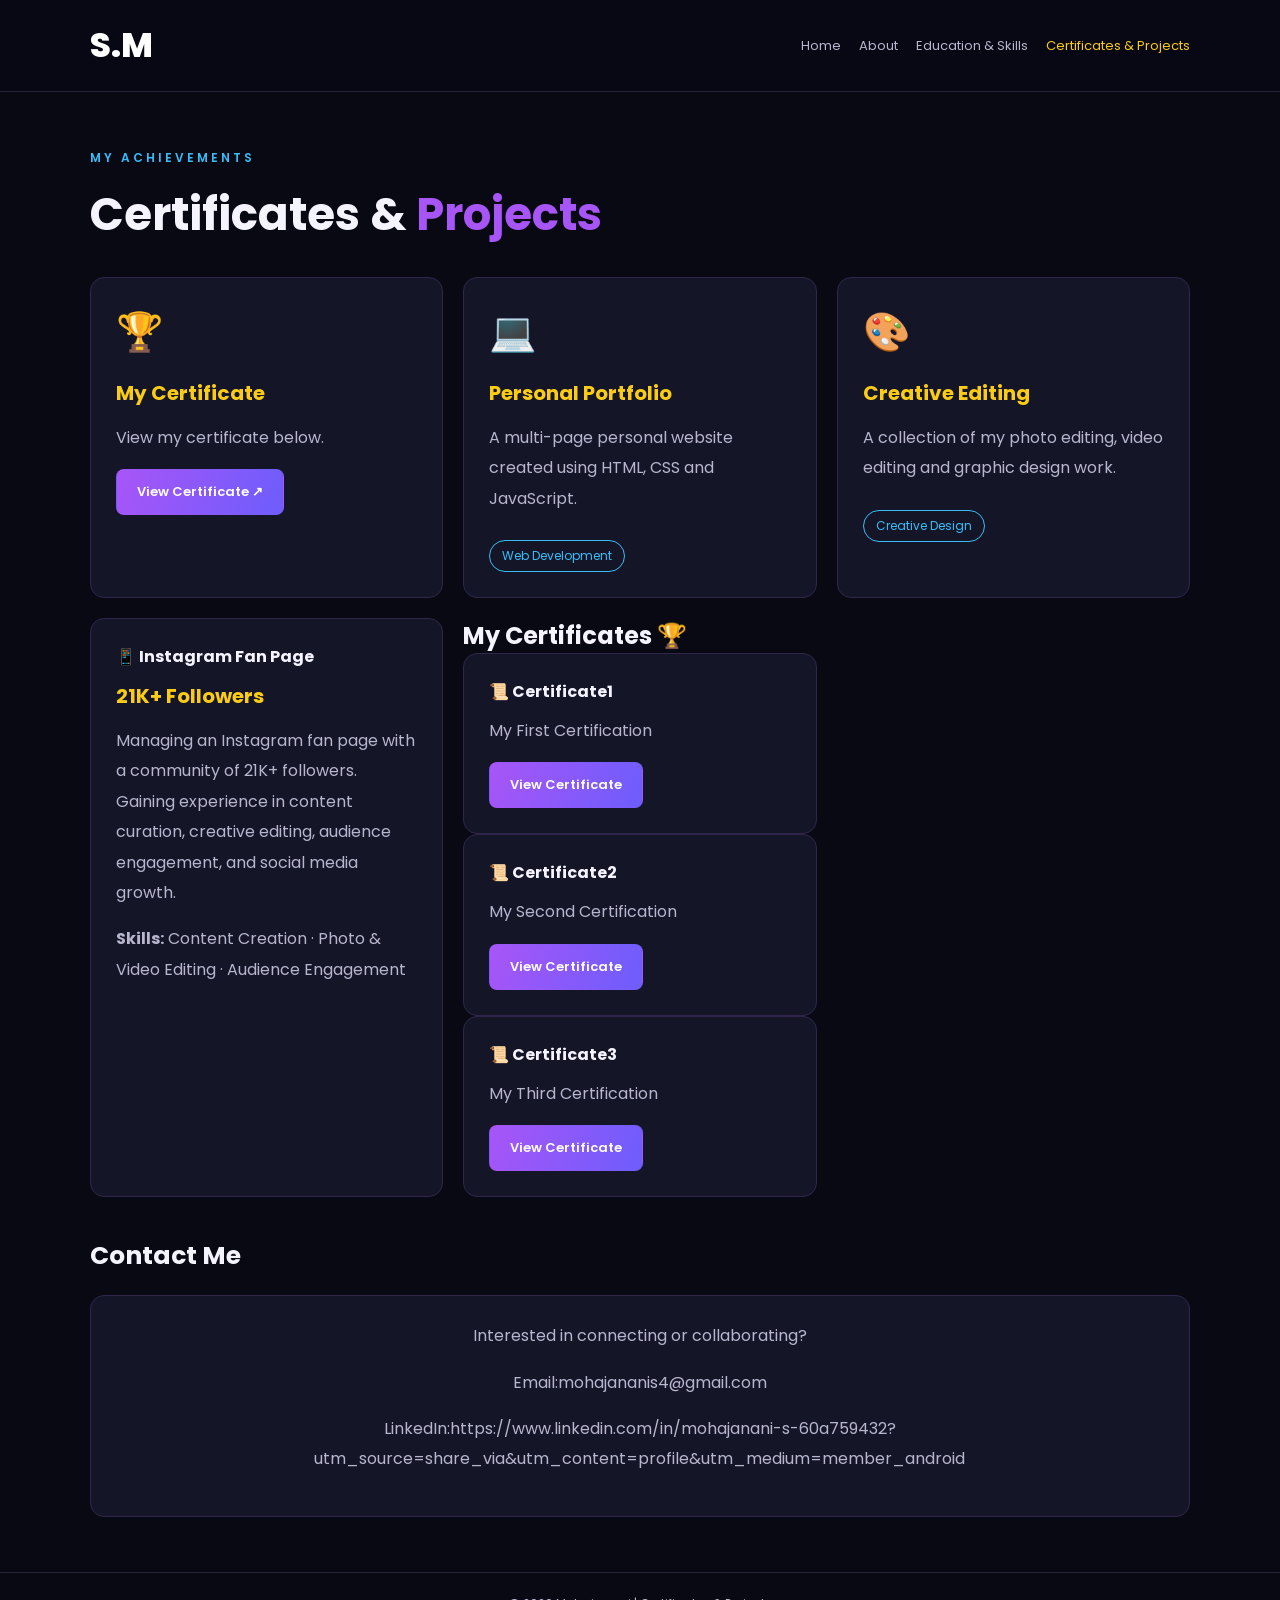
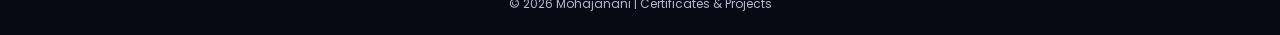
==== project.html @ a90c24b5 "Add files via upload" ====
<!DOCTYPE html><html lang="en">
<head>
  <meta charset="UTF-8">
  <meta name="viewport" content="width=device-width, initial-scale=1.0">
  <title>Certificates & Projects | Mohajanani</title>
  <link rel="stylesheet" href="style.css">
</head>
<body><header>
  <a class="logo" href="index.html">S.M<span></span></a>
  <nav>
    <a href="index.html">Home</a>
    <a href="about.html">About</a>
    <a href="education.html">Education & Skills</a>
    <a class="active" href="projects.html">Certificates & Projects</a>
  </nav>
</header><main class="container">
  <p class="tag">MY ACHIEVEMENTS</p>
  <h1 class="page-title">Certificates & <span>Projects</span></h1>  <section class="card-grid">
    <article class="card">
      <div class="icon">🏆</div>
      <h2>My Certificate</h2>
      <p>View my certificate below.</p>
      <a class="btn" href="certificate.pdf" target="_blank">
        View Certificate ↗
      </a>
    </article><article class="card">
  <div class="icon">💻</div>
  <h2>Personal Portfolio</h2>
  <p>A multi-page personal website created using HTML, CSS and JavaScript.</p>
  <span class="badge">Web Development</span>
</article>

<article class="card">
  <div class="icon">🎨</div>
  <h2>Creative Editing</h2>
  <p>A collection of my photo editing, video editing and graphic design work.</p>
  <span class="badge">Creative Design</span>
</article>
<article class="card">
  <h3>📱 Instagram Fan Page</h3>
  <h2>21K+ Followers</h2>
  <p>Managing an Instagram fan page with a community of 21K+ followers. Gaining experience in content curation, creative editing, audience engagement, and social media growth.</p>
  <p><strong>Skills:</strong> Content Creation · Photo & Video Editing · Audience Engagement</p>
</article>
<section class="projects-section">
  <h2>My Certificates 🏆</h2>

  <div class="project-grid">

    <div class="card">
      <h3>📜 Certificate1</h3>
      <p>My First Certification</p>
      <a href="certificate1.pdf"
         target="_blank"
         class="btn">View Certificate</a>
    </div>

    <div class="card">
      <h3>📜 Certificate2</h3>
      <p>My Second Certification</p>
      <a href="certificate2.pdf"
         target="_blank"
         class="btn">View Certificate</a>
    </div>

    <div class="card">
      <h3>📜 Certificate3</h3>
      <p>My Third Certification</p>
      <a href="certificate3.pdf"
         target="_blank"
         class="btn">View Certificate</a>
    </div>

  </div>
</section>

  </section>  <h2 class="section-title">Contact Me</h2>
  <section class="card contact-card">
    <p>Interested in connecting or collaborating?</p>
    <p>Email:mohajananis4@gmail.com</p>
    <p>LinkedIn:https://www.linkedin.com/in/mohajanani-s-60a759432?utm_source=share_via&utm_content=profile&utm_medium=member_android</p>
  </section>
</main><footer>© 2026 Mohajanani | Certificates & Projects</footer>
<script src="script.js"></script>
</body>
</html>
---- style.css ----
@import url('https://fonts.googleapis.com/css2?family=Poppins:wght@300;400;500;600;700;800&display=swap');

:root {
--bg: #090914;
--panel: #151528;
--purple: #a855f7;
--blue: #38bdf8;
--gold: #facc15;
--text: #f5f3ff;
--muted: #b8b5ce;
}

* {
  margin: 0;
  padding: 0;
  box-sizing: border-box;
  }

html {
scroll-behavior: smooth;
}

body {
font-family: 'Poppins', sans-serif;
background: var(--bg);
color: var(--text);
min-height: 100vh;
display: flex;
flex-direction: column;
}

header {
width: 100%;
padding: 20px 7%;
display: flex;
justify-content: space-between;
align-items: center;
gap: 20px;
border-bottom: 1px solid #29243e;
background: rgba(9, 9, 20, 0.96);
}

.logo {
font-size: 34px;
font-weight: 800;
color: white;
text-decoration: none;
}

.logo span {
color: var(--gold);
}

nav {
display: flex;
flex-wrap: wrap;
gap: 18px;
}

nav a {
color: var(--muted);
text-decoration: none;
font-size: 13px;
transition: 0.3s;
}

nav a:hover,
nav a.active {
color: var(--gold);
}

.hero {
flex: 1;
display: flex;
align-items: center;
justify-content: space-between;
gap: 50px;
padding: 75px 10%;
min-height: 75vh;
}

.hero-text {
max-width: 620px;
animation: slideIn 0.8s ease;
}

.tag {
color: var(--blue);
letter-spacing: 3px;
font-size: 12px;
font-weight: 600;
margin-bottom: 18px;
}

h1 {
font-size: clamp(32px, 5vw, 58px);
line-height: 1.2;
margin-bottom: 15px;
}

h1 span,
.page-title span {
color: var(--purple);
}

.hero h2 {
color: var(--gold);
font-size: 22px;
margin-bottom: 20px;
}

p {
color: var(--muted);
line-height: 1.9;
margin-bottom: 16px;
}

.buttons {
display: flex;
flex-wrap: wrap;
gap: 15px;
margin-top: 25px;
}

.btn {
display: inline-block;
padding: 12px 20px;
background: linear-gradient(110deg, var(--purple), #6d5dfc);
color: white;
text-decoration: none;
border-radius: 8px;
font-size: 13px;
font-weight: 600;
border: 1px solid transparent;
transition: 0.3s;
}

.btn:hover {
transform: translateY(-3px);
box-shadow: 0 8px 25px #a855f744;
}

.btn.outline {
background: transparent;
border-color: var(--blue);
color: var(--blue);
}

.profile-frame {
width: 270px;
height: 270px;
flex-shrink: 0;
padding: 7px;
border-radius: 50%;
background: linear-gradient(135deg, var(--purple), var(--blue), var(--gold));
box-shadow: 0 0 45px #a855f733;
animation: float 4s ease-in-out infinite;
}

.profile-frame img {
width: 100%;
height: 100%;
border-radius: 50%;
object-fit: cover;
background: var(--panel);
}

.container {
width: 86%;
max-width: 1150px;
margin: 55px auto;
flex: 1;
animation: slideIn 0.7s ease;
}

.page-title {
font-size: clamp(32px, 5vw, 45px);
margin-bottom: 35px;
}

.about-card {
display: grid;
grid-template-columns: 220px 1fr;
align-items: center;
gap: 35px;
background: var(--panel);
border: 1px solid #30264b;
padding: 30px;
border-radius: 18px;
}

.about-photo {
width: 100%;
aspect-ratio: 1;
object-fit: cover;
border-radius: 15px;
border: 2px solid var(--purple);
}

.about-card h2 {
margin-bottom: 18px;
color: var(--gold);
}

.section-title {
margin: 40px 0 20px;
font-size: 25px;
}

.card-grid {
display: grid;
grid-template-columns: repeat(3, minmax(0, 1fr));
gap: 20px;
}

.card {
background: var(--panel);
padding: 25px;
border-radius: 14px;
border: 1px solid #30264b;
transition: 0.3s;
overflow-wrap: anywhere;
}

.card:hover {
transform: translateY(-5px);
border-color: var(--blue);
box-shadow: 0 8px 25px #38bdf81a;
}

.card h2 {
color: var(--gold);
font-size: 20px;
margin-bottom: 15px;
}

.card h3 {
color: var(--text);
margin-bottom: 12px;
font-size: 16px;
}

.mark {
color: var(--purple);
font-size: 35px;
font-weight: 800;
margin: 10px 0 0;
}

.mark small {
color: var(--muted);
font-size: 13px;
}

.icon {
font-size: 38px;
margin-bottom: 18px;
}

.badge {
display: inline-block;
color: var(--blue);
border: 1px solid var(--blue);
padding: 6px 12px;
border-radius: 20px;
font-size: 12px;
margin-top: 10px;
}

.contact-card {
text-align: center;
}

footer {
text-align: center;
padding: 22px 10px;
color: var(--muted);
border-top: 1px solid #29243e;
font-size: 12px;
margin-top: auto;
}

@keyframes float {
0%, 100% { transform: translateY(0); }
50% { transform: translateY(-12px); }
}

@keyframes slideIn {
from {
opacity: 0;
transform: translateY(15px);
}
to {
opacity: 1;
transform: translateY(0);
}
}

@media (max-width: 850px) {
header {
flex-direction: column;
}

nav {
justify-content: center;
gap: 14px;
}

.hero {
flex-direction: column-reverse;
text-align: center;
padding: 50px 7%;
gap: 35px;
}

.buttons {
justify-content: center;
}

.profile-frame {
width: 210px;
height: 210px;
}

.card-grid {
grid-template-columns: repeat(2, minmax(0, 1fr));
}

.about-card {
grid-template-columns: 1fr;
}

.about-photo {
max-width: 220px;
justify-self: center;
}
}

@media (max-width: 500px) {
nav {
gap: 12px;
}

nav a {
font-size: 11px;
}

.card-grid {
grid-template-columns: 1fr;
}

.container {
width: 90%;
margin: 35px auto;
}

.about-card {
padding: 20px;
}
}
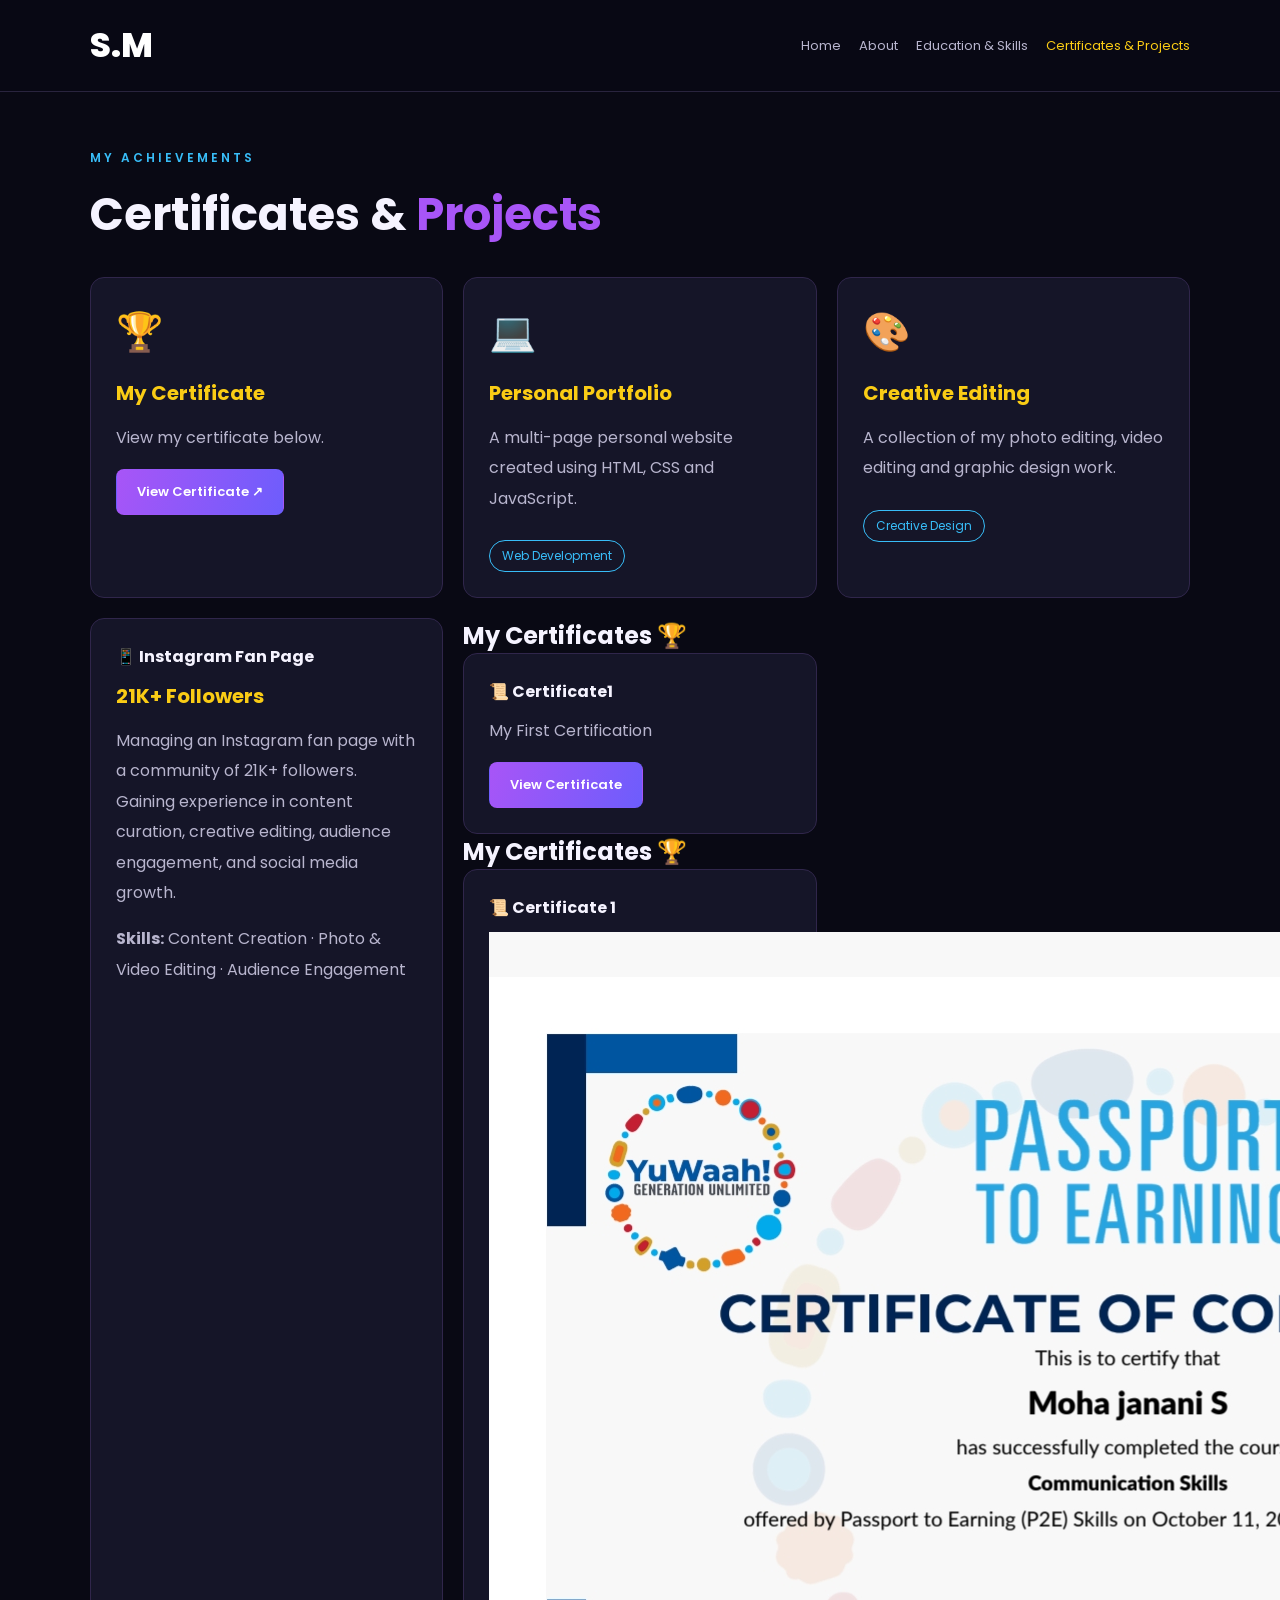
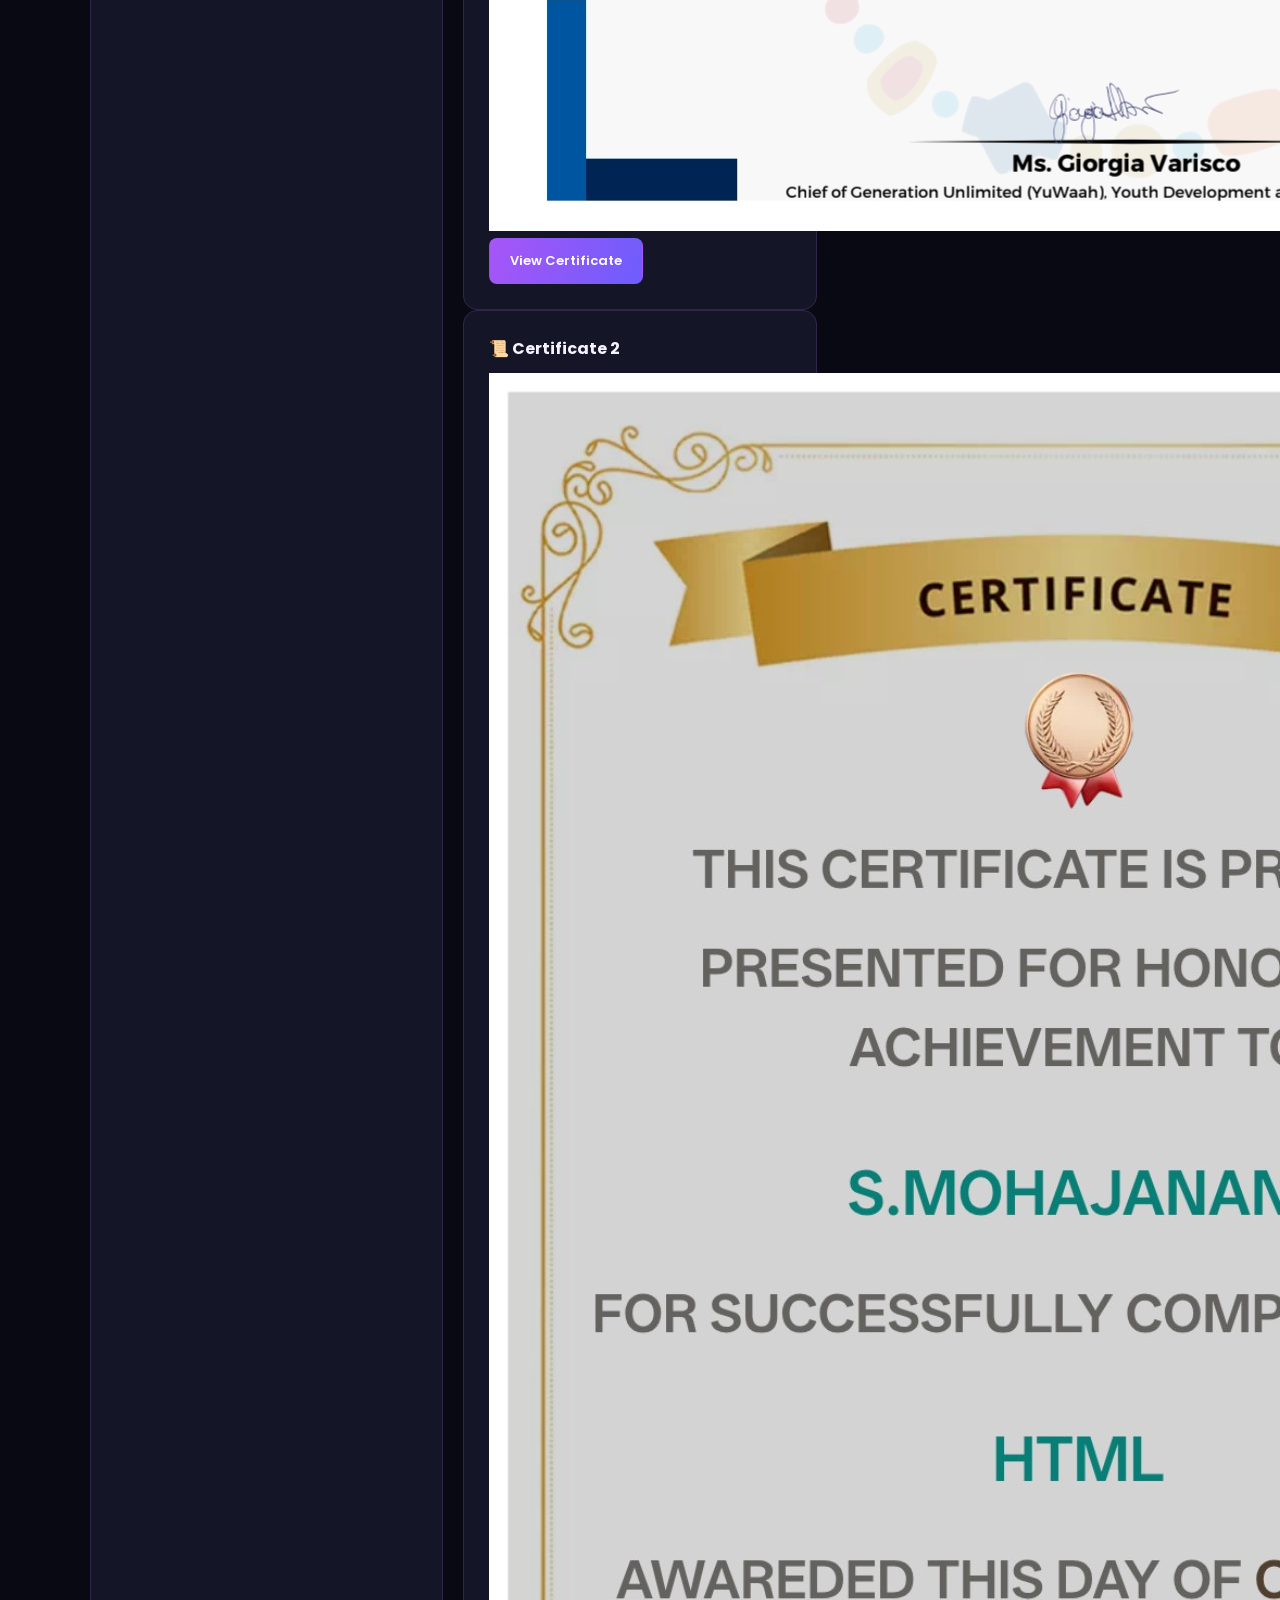
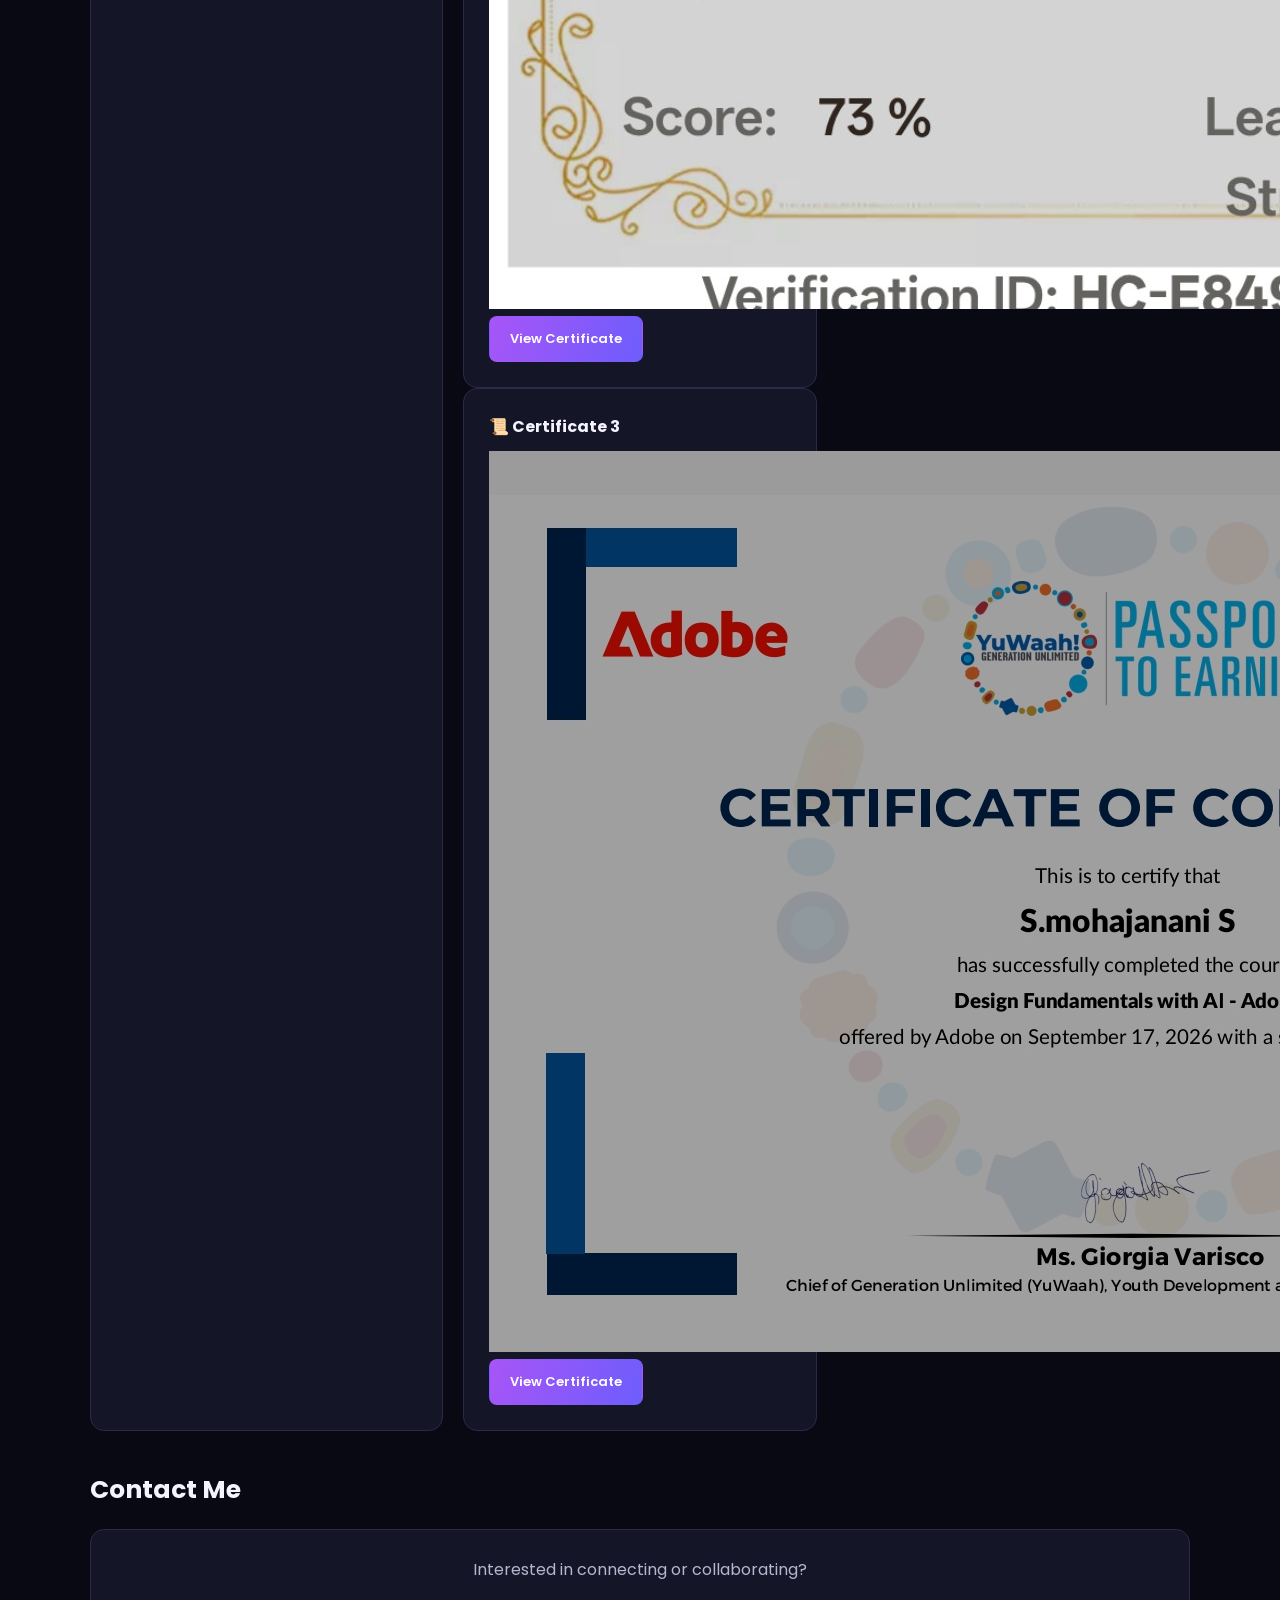
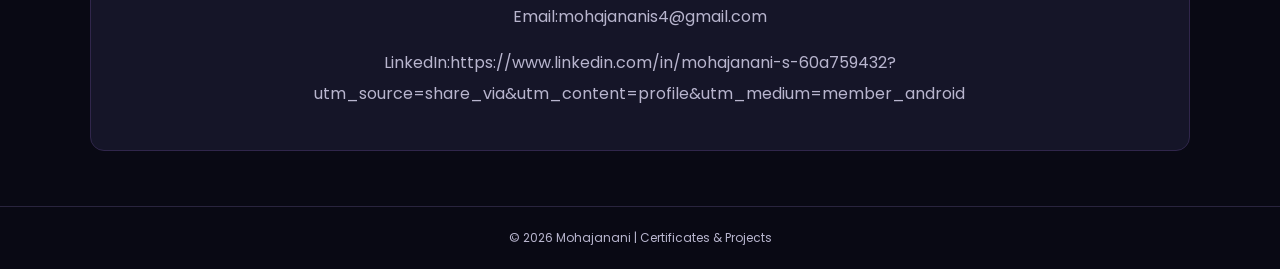
==== commit 02abb5b0: "Update project.html" ====
--- a/project.html
+++ b/project.html
@@ -55,21 +55,46 @@
          class="btn">View Certificate</a>
     </div>
 
-    <div class="card">
-      <h3>📜 Certificate2</h3>
-      <p>My Second Certification</p>
-      <a href="certificate2.pdf"
-         target="_blank"
-         class="btn">View Certificate</a>
+    <section class="projects-section">
+    <h2>My Certificates 🏆</h2>
+
+    <div class="project-grid">
+
+        <div class="card">
+            <h3>📜 Certificate 1</h3>
+            <img src="certificate1.jpg"
+                 alt="Certificate 1"
+                 class="certificate-img">
+            <br>
+            <a href="certificate1.jpg"
+               target="_blank"
+               class="btn">View Certificate</a>
+        </div>
+
+        <div class="card">
+            <h3>📜 Certificate 2</h3>
+            <img src="certificate2.jpg"
+                 alt="Certificate 2"
+                 class="certificate-img">
+            <br>
+            <a href="certificate2.jpg"
+               target="_blank"
+               class="btn">View Certificate</a>
+        </div>
+
+        <div class="card">
+            <h3>📜 Certificate 3</h3>
+            <img src="certificate3.jpg"
+                 alt="Certificate 3"
+                 class="certificate-img">
+            <br>
+            <a href="certificate3.jpg"
+               target="_blank"
+               class="btn">View Certificate</a>
+        </div>
+
     </div>
-
-    <div class="card">
-      <h3>📜 Certificate3</h3>
-      <p>My Third Certification</p>
-      <a href="certificate3.pdf"
-         target="_blank"
-         class="btn">View Certificate</a>
-    </div>
+    </section>
 
   </div>
 </section>
@@ -83,4 +108,4 @@
 </main><footer>© 2026 Mohajanani | Certificates & Projects</footer>
 <script src="script.js"></script>
 </body>
-</html>+</html>
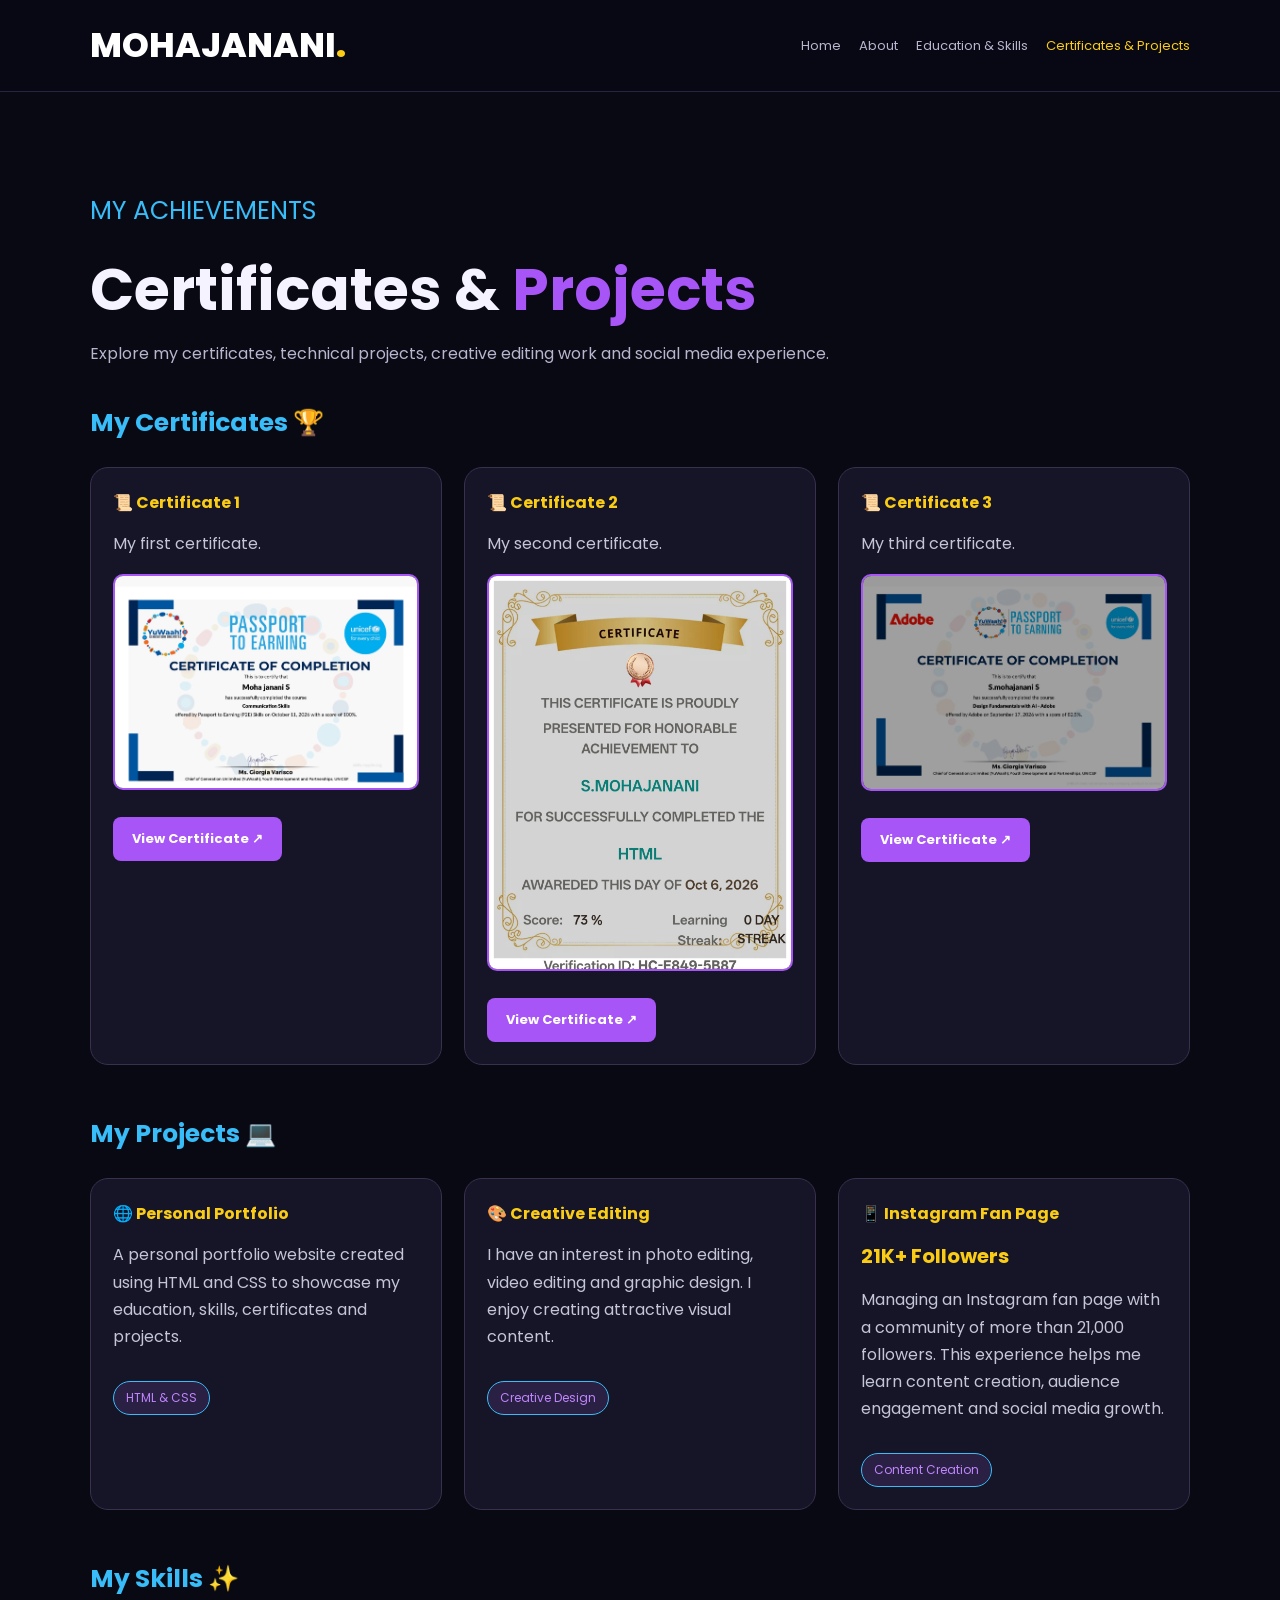
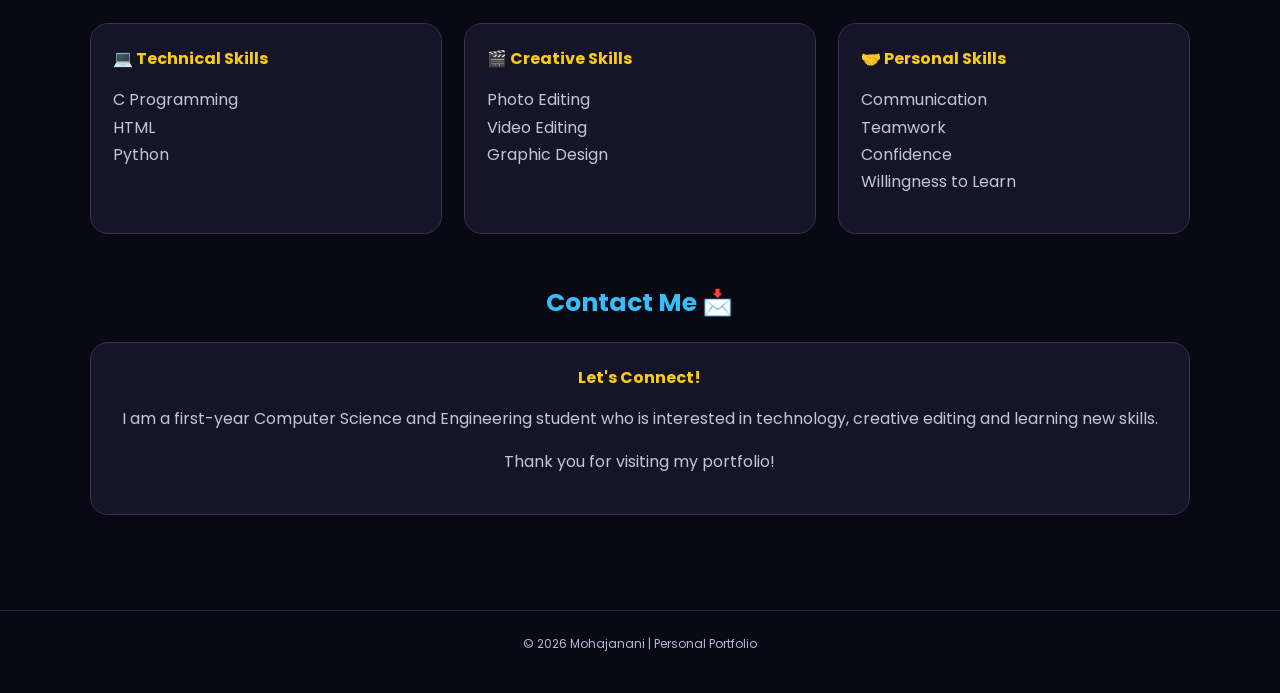
==== commit 56cc6f1d: "Update project.html" ====
--- a/project.html
+++ b/project.html
@@ -1,111 +1,347 @@
-<!DOCTYPE html><html lang="en">
+<!DOCTYPE html>
+<html lang="en">
 <head>
-  <meta charset="UTF-8">
-  <meta name="viewport" content="width=device-width, initial-scale=1.0">
-  <title>Certificates & Projects | Mohajanani</title>
-  <link rel="stylesheet" href="style.css">
+    <meta charset="UTF-8">
+    <meta name="viewport" content="width=device-width, initial-scale=1.0">
+
+    <title>Certificates & Projects | Mohajanani</title>
+
+    <link rel="stylesheet" href="style.css">
+
+    <style>
+        .page-heading {
+            margin: 40px 0 25px;
+        }
+
+        .project-grid {
+            display: grid;
+            grid-template-columns: repeat(
+                auto-fit,
+                minmax(250px, 1fr)
+            );
+            gap: 22px;
+            margin: 25px 0 50px;
+        }
+
+        .card {
+            background: #151527;
+            border: 1px solid #38304d;
+            border-radius: 18px;
+            padding: 22px;
+            overflow: hidden;
+        }
+
+        .card h2,
+        .card h3 {
+            color: #facc15;
+            margin-bottom: 15px;
+        }
+
+        .card p {
+            color: #c5c5d8;
+            line-height: 1.7;
+        }
+
+        .certificate-img {
+            width: 100%;
+            height: auto;
+            display: block;
+            margin: 15px auto;
+            border-radius: 10px;
+            border: 2px solid #a855f7;
+        }
+
+        .btn {
+            display: inline-block;
+            margin-top: 12px;
+            padding: 11px 18px;
+            background: #a855f7;
+            color: white;
+            border-radius: 8px;
+            text-decoration: none;
+            font-weight: bold;
+        }
+
+        .btn:hover {
+            background: #7e22ce;
+        }
+
+        .section-title {
+            color: #38bdf8;
+            margin-top: 35px;
+        }
+
+        .badge {
+            display: inline-block;
+            margin-top: 15px;
+            padding: 7px 12px;
+            border-radius: 20px;
+            background: #292044;
+            color: #c084fc;
+        }
+
+        .contact-card {
+            margin-bottom: 40px;
+        }
+
+        @media (max-width: 480px) {
+            .project-grid {
+                grid-template-columns: 1fr;
+            }
+        }
+    </style>
 </head>
-<body><header>
-  <a class="logo" href="index.html">S.M<span></span></a>
-  <nav>
-    <a href="index.html">Home</a>
-    <a href="about.html">About</a>
-    <a href="education.html">Education & Skills</a>
-    <a class="active" href="projects.html">Certificates & Projects</a>
-  </nav>
-</header><main class="container">
-  <p class="tag">MY ACHIEVEMENTS</p>
-  <h1 class="page-title">Certificates & <span>Projects</span></h1>  <section class="card-grid">
-    <article class="card">
-      <div class="icon">🏆</div>
-      <h2>My Certificate</h2>
-      <p>View my certificate below.</p>
-      <a class="btn" href="certificate.pdf" target="_blank">
-        View Certificate ↗
-      </a>
-    </article><article class="card">
-  <div class="icon">💻</div>
-  <h2>Personal Portfolio</h2>
-  <p>A multi-page personal website created using HTML, CSS and JavaScript.</p>
-  <span class="badge">Web Development</span>
-</article>
-
-<article class="card">
-  <div class="icon">🎨</div>
-  <h2>Creative Editing</h2>
-  <p>A collection of my photo editing, video editing and graphic design work.</p>
-  <span class="badge">Creative Design</span>
-</article>
-<article class="card">
-  <h3>📱 Instagram Fan Page</h3>
-  <h2>21K+ Followers</h2>
-  <p>Managing an Instagram fan page with a community of 21K+ followers. Gaining experience in content curation, creative editing, audience engagement, and social media growth.</p>
-  <p><strong>Skills:</strong> Content Creation · Photo & Video Editing · Audience Engagement</p>
-</article>
-<section class="projects-section">
-  <h2>My Certificates 🏆</h2>
-
-  <div class="project-grid">
-
-    <div class="card">
-      <h3>📜 Certificate1</h3>
-      <p>My First Certification</p>
-      <a href="certificate1.pdf"
-         target="_blank"
-         class="btn">View Certificate</a>
-    </div>
-
-    <section class="projects-section">
-    <h2>My Certificates 🏆</h2>
-
-    <div class="project-grid">
-
-        <div class="card">
-            <h3>📜 Certificate 1</h3>
-            <img src="certificate1.jpg"
-                 alt="Certificate 1"
-                 class="certificate-img">
-            <br>
-            <a href="certificate1.jpg"
-               target="_blank"
-               class="btn">View Certificate</a>
+
+<body>
+
+<header>
+    <a class="logo" href="index.html">
+        MOHAJANANI<span>.</span>
+    </a>
+
+    <nav>
+        <a href="index.html">Home</a>
+        <a href="about.html">About</a>
+        <a href="education.html">Education & Skills</a>
+        <a class="active" href="project.html">
+            Certificates & Projects
+        </a>
+    </nav>
+</header>
+
+<main class="container">
+
+    <section class="page-heading">
+        <p class="section-title">MY ACHIEVEMENTS</p>
+
+        <h1>
+            Certificates & <span>Projects</span>
+        </h1>
+
+        <p>
+            Explore my certificates, technical projects,
+            creative editing work and social media experience.
+        </p>
+    </section>
+
+
+    <!-- CERTIFICATES -->
+
+    <section>
+        <h2 class="section-title">My Certificates 🏆</h2>
+
+        <div class="project-grid">
+
+            <!-- Certificate 1 -->
+
+            <article class="card">
+                <h3>📜 Certificate 1</h3>
+
+                <p>
+                    My first certificate.
+                </p>
+
+                <a href="certificate1.jpg" target="_blank">
+                    <img
+                        src="certificate1.jpg"
+                        alt="Certificate 1"
+                        class="certificate-img"
+                    >
+                </a>
+
+                <a
+                    href="certificate1.jpg"
+                    target="_blank"
+                    class="btn"
+                >
+                    View Certificate ↗
+                </a>
+            </article>
+
+
+            <!-- Certificate 2 -->
+
+            <article class="card">
+                <h3>📜 Certificate 2</h3>
+
+                <p>
+                    My second certificate.
+                </p>
+
+                <a href="certificate2.jpg" target="_blank">
+                    <img
+                        src="certificate2.jpg"
+                        alt="Certificate 2"
+                        class="certificate-img"
+                    >
+                </a>
+
+                <a
+                    href="certificate2.jpg"
+                    target="_blank"
+                    class="btn"
+                >
+                    View Certificate ↗
+                </a>
+            </article>
+
+
+            <!-- Certificate 3 -->
+
+            <article class="card">
+                <h3>📜 Certificate 3</h3>
+
+                <p>
+                    My third certificate.
+                </p>
+
+                <a href="certificate3.jpg" target="_blank">
+                    <img
+                        src="certificate3.jpg"
+                        alt="Certificate 3"
+                        class="certificate-img"
+                    >
+                </a>
+
+                <a
+                    href="certificate3.jpg"
+                    target="_blank"
+                    class="btn"
+                >
+                    View Certificate ↗
+                </a>
+            </article>
+
         </div>
-
-        <div class="card">
-            <h3>📜 Certificate 2</h3>
-            <img src="certificate2.jpg"
-                 alt="Certificate 2"
-                 class="certificate-img">
-            <br>
-            <a href="certificate2.jpg"
-               target="_blank"
-               class="btn">View Certificate</a>
+    </section>
+
+
+    <!-- PROJECTS -->
+
+    <section>
+        <h2 class="section-title">My Projects 💻</h2>
+
+        <div class="project-grid">
+
+            <article class="card">
+                <h3>🌐 Personal Portfolio</h3>
+
+                <p>
+                    A personal portfolio website created using
+                    HTML and CSS to showcase my education,
+                    skills, certificates and projects.
+                </p>
+
+                <span class="badge">HTML & CSS</span>
+            </article>
+
+
+            <article class="card">
+                <h3>🎨 Creative Editing</h3>
+
+                <p>
+                    I have an interest in photo editing,
+                    video editing and graphic design.
+                    I enjoy creating attractive visual content.
+                </p>
+
+                <span class="badge">Creative Design</span>
+            </article>
+
+
+            <article class="card">
+                <h3>📱 Instagram Fan Page</h3>
+
+                <h2>21K+ Followers</h2>
+
+                <p>
+                    Managing an Instagram fan page with a
+                    community of more than 21,000 followers.
+                    This experience helps me learn content
+                    creation, audience engagement and social media growth.
+                </p>
+
+                <span class="badge">
+                    Content Creation
+                </span>
+            </article>
+
         </div>
-
-        <div class="card">
-            <h3>📜 Certificate 3</h3>
-            <img src="certificate3.jpg"
-                 alt="Certificate 3"
-                 class="certificate-img">
-            <br>
-            <a href="certificate3.jpg"
-               target="_blank"
-               class="btn">View Certificate</a>
+    </section>
+
+
+    <!-- SKILLS -->
+
+    <section>
+        <h2 class="section-title">My Skills ✨</h2>
+
+        <div class="project-grid">
+
+            <article class="card">
+                <h3>💻 Technical Skills</h3>
+
+                <p>
+                    C Programming<br>
+                    HTML<br>
+                    Python
+                </p>
+            </article>
+
+
+            <article class="card">
+                <h3>🎬 Creative Skills</h3>
+
+                <p>
+                    Photo Editing<br>
+                    Video Editing<br>
+                    Graphic Design
+                </p>
+            </article>
+
+
+            <article class="card">
+                <h3>🤝 Personal Skills</h3>
+
+                <p>
+                    Communication<br>
+                    Teamwork<br>
+                    Confidence<br>
+                    Willingness to Learn
+                </p>
+            </article>
+
         </div>
-
-    </div>
-    </section>
-
-  </div>
-</section>
-
-  </section>  <h2 class="section-title">Contact Me</h2>
-  <section class="card contact-card">
-    <p>Interested in connecting or collaborating?</p>
-    <p>Email:mohajananis4@gmail.com</p>
-    <p>LinkedIn:https://www.linkedin.com/in/mohajanani-s-60a759432?utm_source=share_via&utm_content=profile&utm_medium=member_android</p>
-  </section>
-</main><footer>© 2026 Mohajanani | Certificates & Projects</footer>
-<script src="script.js"></script>
+    </section>
+
+
+    <!-- CONTACT -->
+
+    <section class="contact-card">
+        <h2 class="section-title">Contact Me 📩</h2>
+
+        <article class="card">
+            <h3>Let's Connect!</h3>
+
+            <p>
+                I am a first-year Computer Science and
+                Engineering student who is interested in
+                technology, creative editing and learning
+                new skills.
+            </p>
+
+            <p>
+                Thank you for visiting my portfolio!
+            </p>
+        </article>
+    </section>
+
+</main>
+
+<footer>
+    <p>
+        © 2026 Mohajanani | Personal Portfolio
+    </p>
+</footer>
+
 </body>
 </html>
--- a/style.css
+++ b/style.css
@@ -357,4 +357,22 @@
 .about-card {
 padding: 20px;
 }
-}+}
+.certificate-img {
+    width: 100%;
+    max-width: 400px;
+    height: auto;
+    display: block;
+    margin: 15px auto;
+    border-radius: 10px;
+    border: 2px solid #a855f7;
+}
+
+.project-grid {
+    display: grid;
+    grid-template-columns: repeat(
+        auto-fit,
+        minmax(250px, 1fr)
+    );
+    gap: 20px;
+}
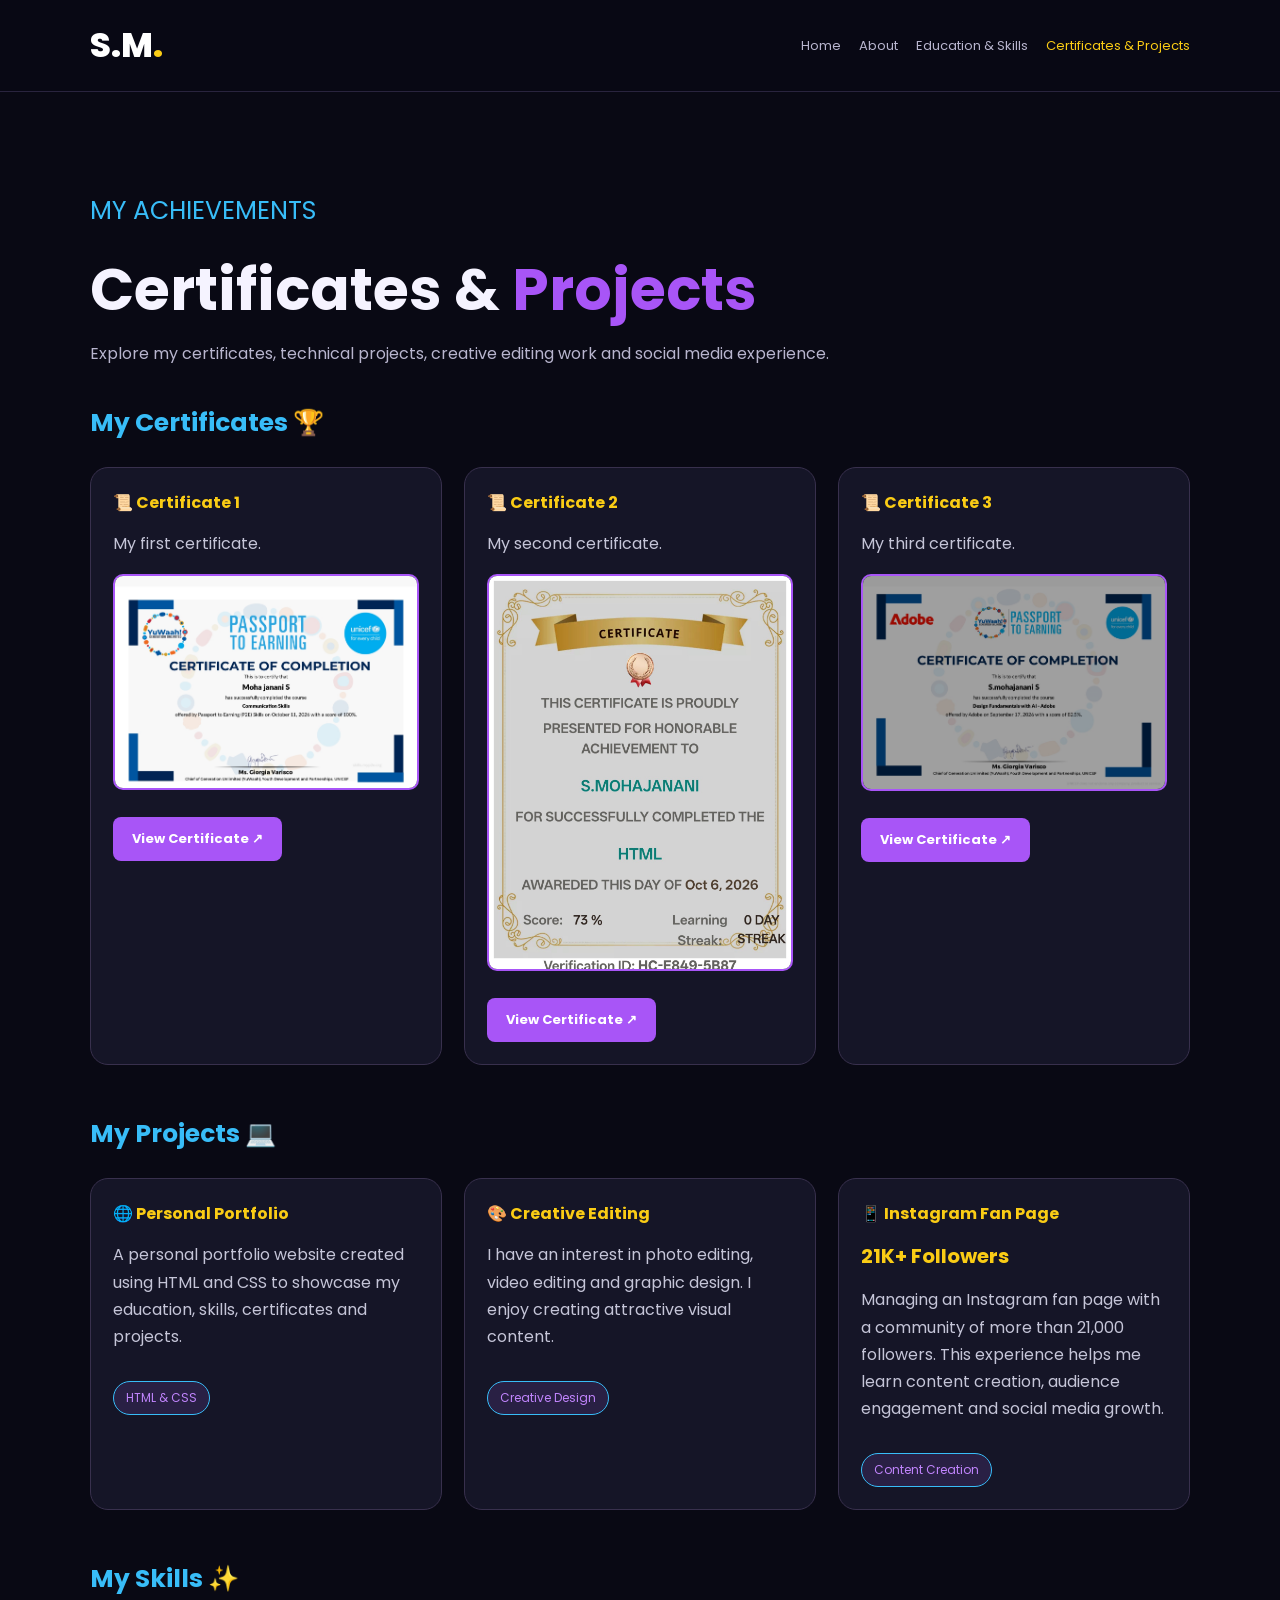
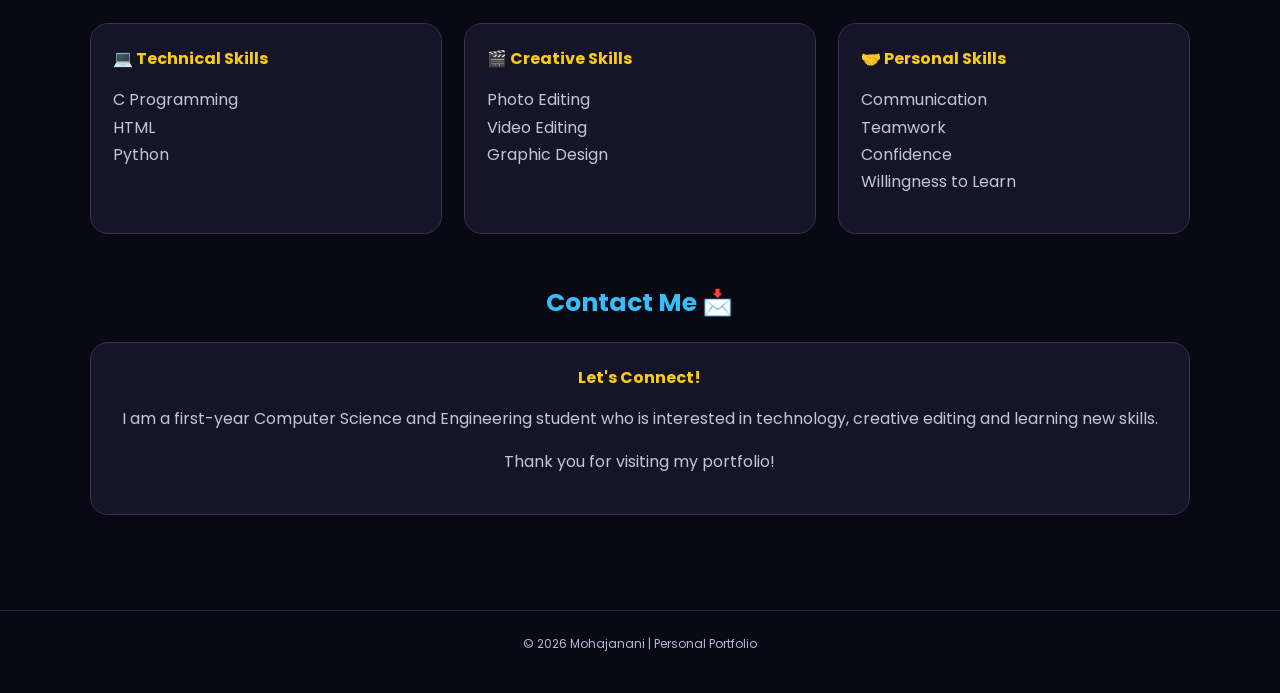
==== commit 511f6a95: "Update project.html" ====
--- a/project.html
+++ b/project.html
@@ -96,7 +96,7 @@
 
 <header>
     <a class="logo" href="index.html">
-        MOHAJANANI<span>.</span>
+        S.M<span>.</span>
     </a>
 
     <nav>
